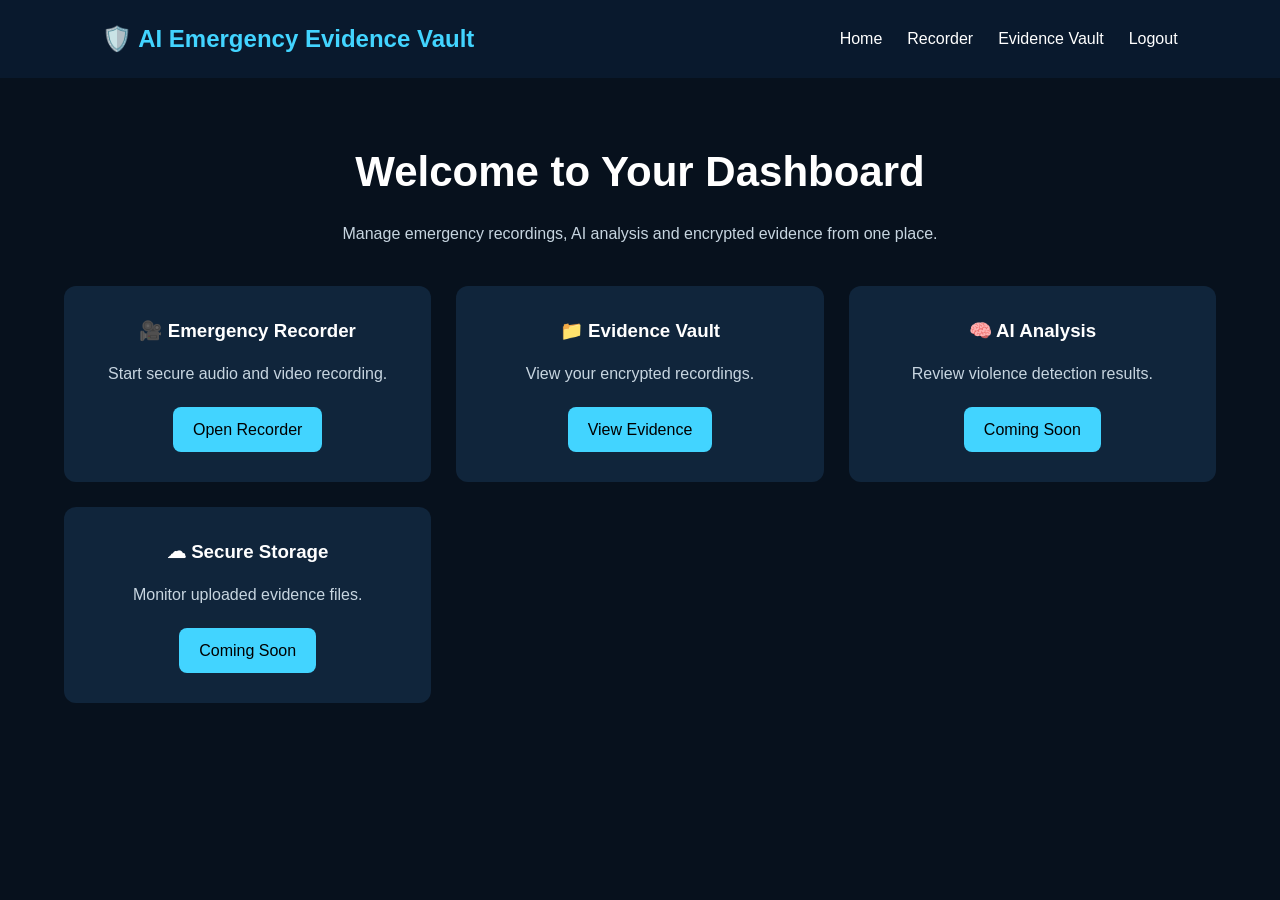
==== frontend/dashboard.html @ c7b62e0b "Phase 1: Recording, upload and SHA-256 hashing" ====
<!DOCTYPE html>
<html lang="en">
<head>
    <meta charset="UTF-8">
    <meta name="viewport" content="width=device-width, initial-scale=1.0">
    <title>Dashboard - AI Emergency Evidence Vault</title>

    <link rel="stylesheet" href="css/style.css">
</head>

<body>

<header>

    <div class="logo">
        🛡️ AI Emergency Evidence Vault
    </div>

    <nav>
        <a href="index.html">Home</a>
        <a href="recorder.html">Recorder</a>
        <a href="evidence.html">Evidence Vault</a>
        <a href="login.html">Logout</a>
    </nav>

</header>

<section class="dashboard">

    <h1>Welcome to Your Dashboard</h1>

    <p>
        Manage emergency recordings, AI analysis and encrypted evidence from one place.
    </p>

    <div class="dashboard-grid">

        <div class="dashboard-card">
            <h3>🎥 Emergency Recorder</h3>
            <p>Start secure audio and video recording.</p>
            <a href="recorder.html">Open Recorder</a>
        </div>

        <div class="dashboard-card">
            <h3>📁 Evidence Vault</h3>
            <p>View your encrypted recordings.</p>
            <a href="evidence.html">View Evidence</a>
        </div>

        <div class="dashboard-card">
            <h3>🧠 AI Analysis</h3>
            <p>Review violence detection results.</p>
            <a href="#">Coming Soon</a>
        </div>

        <div class="dashboard-card">
            <h3>☁ Secure Storage</h3>
            <p>Monitor uploaded evidence files.</p>
            <a href="#">Coming Soon</a>
        </div>

    </div>

</section>

</body>
</html>
---- frontend/css/style.css ----
/* ===========================
   AI Emergency Evidence Vault
   Modern Cybersecurity Theme
=========================== */

*{
    margin:0;
    padding:0;
    box-sizing:border-box;
    font-family:Arial, Helvetica, sans-serif;
}

body{

    background:#07111d;
    color:white;
    line-height:1.6;

}

/* Header */

header{

    display:flex;
    justify-content:space-between;
    align-items:center;

    padding:20px 8%;

    background:#09192d;

    position:sticky;
    top:0;

    z-index:1000;

}

.logo{

    font-size:24px;
    font-weight:bold;

    color:#42d4ff;

}

nav{

    display:flex;
    gap:25px;

}

nav a{

    color:white;
    text-decoration:none;
    transition:.3s;

}

nav a:hover{

    color:#42d4ff;

}

.register-btn{

    background:#42d4ff;

    color:black;

    padding:10px 18px;

    border-radius:6px;

}

/* Hero */

.hero{

    width:85%;

    margin:auto;

    padding:120px 0;

    text-align:center;

}

.hero h1{

    font-size:55px;

    margin-bottom:20px;

}

.hero p{

    width:70%;

    margin:auto;

    color:#c7d5e0;

    font-size:20px;

}

.hero-buttons{

    margin-top:40px;

}

.primary-btn,
.secondary-btn{

    text-decoration:none;

    padding:15px 35px;

    border-radius:8px;

    margin:10px;

    display:inline-block;

    transition:.3s;

}

.primary-btn{

    background:#42d4ff;

    color:black;

}

.secondary-btn{

    border:2px solid #42d4ff;

    color:#42d4ff;

}

.primary-btn:hover{

    transform:translateY(-3px);

}

.secondary-btn:hover{

    background:#42d4ff;

    color:black;

}

/* Backend */

.status-box{

    margin-top:40px;

    padding:15px;

    display:inline-block;

    background:#10253b;

    border-radius:8px;

}

/* Features */

#features{

    width:85%;

    margin:auto;

    padding:80px 0;

}

#features h2{

    text-align:center;

    margin-bottom:50px;

    font-size:40px;

}

.feature-grid{

    display:grid;

    grid-template-columns:repeat(auto-fit,minmax(260px,1fr));

    gap:25px;

}

.card{

    background:#10253b;

    padding:30px;

    border-radius:12px;

    text-align:center;

    transition:.3s;

}

.card:hover{

    transform:translateY(-8px);

    background:#143455;

}

.card h3{

    margin:20px 0;

}

/* Workflow */

#workflow{

    width:85%;

    margin:auto;

    padding:80px 0;

}

#workflow h2{

    text-align:center;

    margin-bottom:40px;

    font-size:40px;

}

.steps{

    display:flex;

    justify-content:center;

    gap:30px;

    flex-wrap:wrap;

}

.step{

    background:#10253b;

    padding:30px;

    border-radius:10px;

    min-width:170px;

    text-align:center;

    font-weight:bold;

}

/* Footer */

footer{

    background:#09192d;

    padding:30px;

    text-align:center;

    margin-top:80px;

}

/* Mobile */

@media(max-width:768px){

.hero h1{

    font-size:36px;

}

.hero p{

    width:100%;

}

header{

    flex-direction:column;

    gap:20px;

}

nav{

    flex-wrap:wrap;

    justify-content:center;

}

}
/* ===========================
   Authentication Pages
=========================== */

.auth-section{

    min-height:85vh;

    display:flex;

    justify-content:center;

    align-items:center;

}

.auth-card{

    width:400px;

    background:#10253b;

    padding:40px;

    border-radius:12px;

    text-align:center;

}

.auth-card h2{

    margin-bottom:15px;

}

.auth-card p{

    color:#c7d5e0;

    margin-bottom:20px;

}

.auth-card input{

    width:100%;

    padding:14px;

    margin-bottom:18px;

    border:none;

    border-radius:8px;

    background:#1a3552;

    color:white;

}

.auth-card input:focus{

    outline:2px solid #42d4ff;

}

.auth-card button{

    width:100%;

    padding:14px;

    border:none;

    border-radius:8px;

    background:#42d4ff;

    color:black;

    font-size:16px;

    cursor:pointer;

    transition:.3s;

}

.auth-card button:hover{

    background:#29c3f0;

}

.auth-link{

    margin-top:20px;

}

.auth-link a{

    color:#42d4ff;

    text-decoration:none;

}
/* ===========================
   Dashboard
=========================== */

.dashboard{

    width:90%;
    margin:auto;
    padding:60px 0;
    text-align:center;

}

.dashboard h1{

    font-size:42px;
    margin-bottom:15px;

}

.dashboard p{

    color:#c7d5e0;
    margin-bottom:40px;

}

.dashboard-grid{

    display:grid;
    grid-template-columns:repeat(auto-fit,minmax(280px,1fr));
    gap:25px;

}

.dashboard-card{

    background:#10253b;
    padding:30px;
    border-radius:12px;
    transition:.3s;

}

.dashboard-card:hover{

    transform:translateY(-6px);
    background:#143455;

}

.dashboard-card h3{

    margin-bottom:15px;

}

.dashboard-card p{

    margin-bottom:20px;

}

.dashboard-card a{

    display:inline-block;
    text-decoration:none;
    background:#42d4ff;
    color:black;
    padding:10px 20px;
    border-radius:8px;

}
/* ===========================
   Recorder
=========================== */

.recorder{

    width:90%;
    margin:auto;
    text-align:center;
    padding:60px 0;

}

.camera-box{

    width:800px;
    max-width:100%;
    margin:30px auto;

}

.camera-box video{

    width:100%;
    border-radius:12px;
    border:3px solid #42d4ff;

}

.record-buttons{

    margin-top:30px;

}

.record-buttons button{

    padding:15px 25px;
    margin:10px;
    font-size:16px;
    border:none;
    border-radius:8px;
    cursor:pointer;

}

#startBtn{

    background:#28a745;
    color:white;

}

#stopBtn{

    background:#dc3545;
    color:white;

}

.timer{

    margin-top:20px;
    font-size:22px;
    font-weight:bold;

}

#status{

    margin-top:20px;
    color:#42d4ff;

}
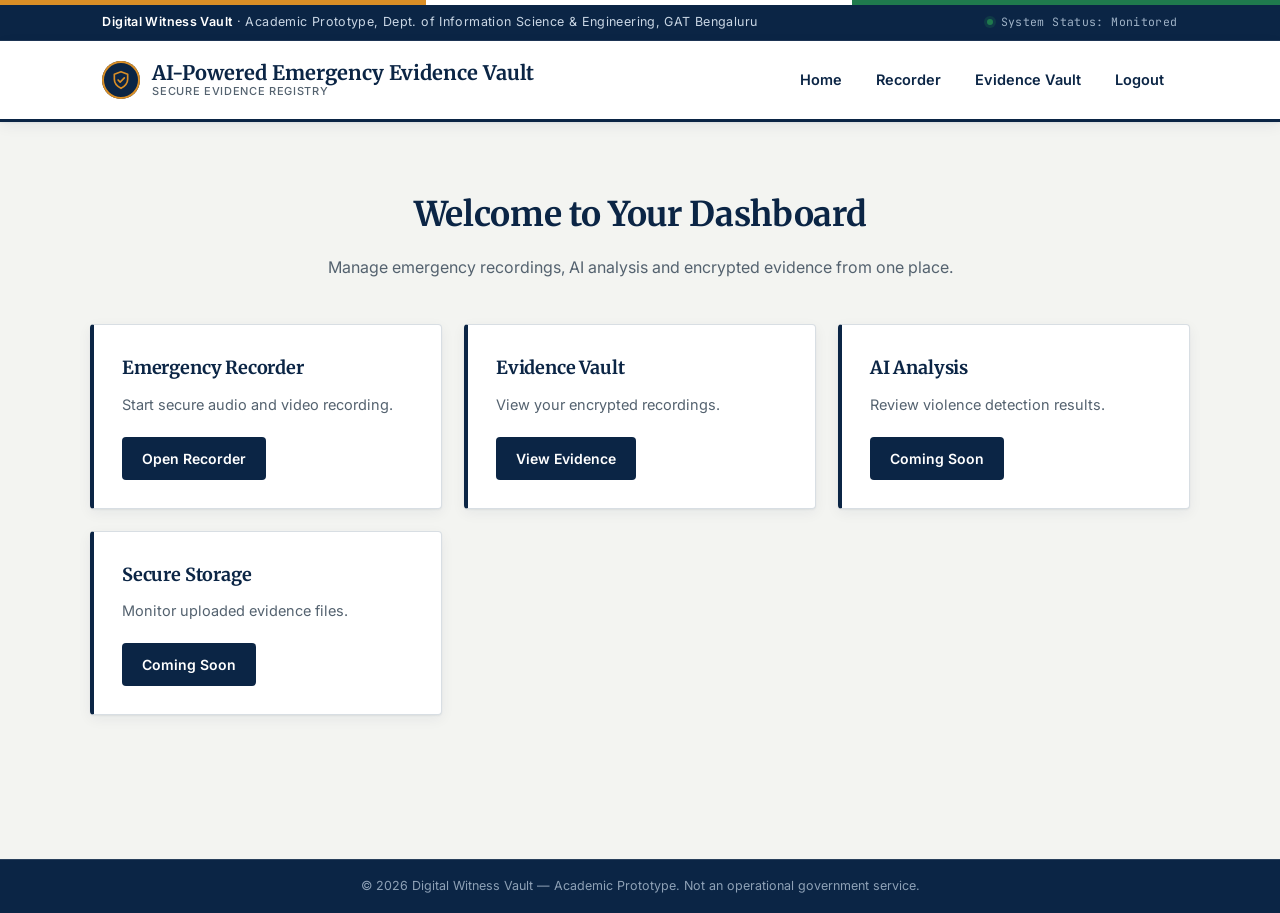
==== commit 7cff6ca0: "Add SHA-256 hashing, AES encryption, evidence verification, and chain of custody" ====
--- a/frontend/dashboard.html
+++ b/frontend/dashboard.html
@@ -10,10 +10,25 @@
 
 <body>
 
+<div class="gov-strip"></div>
+<div class="credential-bar">
+    <span><strong>Digital Witness Vault</strong> &middot; Academic Prototype, Dept. of Information Science &amp; Engineering, GAT Bengaluru</span>
+    <span class="cred-right"><span class="dot"></span> System Status: Monitored</span>
+</div>
+
 <header>
 
     <div class="logo">
-        🛡️ AI Emergency Evidence Vault
+        <span class="seal">
+            <svg viewBox="0 0 24 24" fill="none" stroke="#d98e26" stroke-width="2" stroke-linecap="round" stroke-linejoin="round">
+                <path d="M12 2l8 3v6c0 5-3.5 8.5-8 11-4.5-2.5-8-6-8-11V5l8-3z"/>
+                <path d="M8.5 12l2.5 2.5 5-5"/>
+            </svg>
+        </span>
+        <span class="logo-text">
+            AI-Powered Emergency Evidence Vault
+            <small>Secure Evidence Registry</small>
+        </span>
     </div>
 
     <nav>
@@ -36,25 +51,25 @@
     <div class="dashboard-grid">
 
         <div class="dashboard-card">
-            <h3>🎥 Emergency Recorder</h3>
+            <h3>Emergency Recorder</h3>
             <p>Start secure audio and video recording.</p>
             <a href="recorder.html">Open Recorder</a>
         </div>
 
         <div class="dashboard-card">
-            <h3>📁 Evidence Vault</h3>
+            <h3>Evidence Vault</h3>
             <p>View your encrypted recordings.</p>
             <a href="evidence.html">View Evidence</a>
         </div>
 
         <div class="dashboard-card">
-            <h3>🧠 AI Analysis</h3>
+            <h3>AI Analysis</h3>
             <p>Review violence detection results.</p>
             <a href="#">Coming Soon</a>
         </div>
 
         <div class="dashboard-card">
-            <h3>☁ Secure Storage</h3>
+            <h3>Secure Storage</h3>
             <p>Monitor uploaded evidence files.</p>
             <a href="#">Coming Soon</a>
         </div>
@@ -63,5 +78,11 @@
 
 </section>
 
+<footer>
+<div class="footer-bottom">
+    © 2026 Digital Witness Vault — Academic Prototype. Not an operational government service.
+</div>
+</footer>
+
 </body>
 </html>
--- a/frontend/css/style.css
+++ b/frontend/css/style.css
@@ -1,82 +1,235 @@
-/* ===========================
-   AI Emergency Evidence Vault
-   Modern Cybersecurity Theme
-=========================== */
+/* ============================================================
+   DIGITAL WITNESS VAULT
+   Public Safety / e-Governance Visual System
+   Design tokens:
+     Ink navy   #0B2545   (authority, headers, primary text on light)
+     Deep blue  #123A63   (secondary surfaces, gradients)
+     Seal gold  #B6721A / #D98E26  (verification accent, used sparingly)
+     Verified green #1F7A4D (integrity / success states)
+     Alert red  #B3261E   (emergency actions only)
+     Paper      #F3F4F1   (page background, like official stationery)
+     Surface    #FFFFFF
+     Rule       #D8DEE3
+   Type:
+     Display  -> "Merriweather" (serif, authoritative, document-like)
+     Body     -> "Inter" (clean, legible, modern civic-tech sans)
+     Data/Mono-> "JetBrains Mono" (hashes, IDs, verification codes)
+============================================================ */
+
+@import url('https://fonts.googleapis.com/css2?family=Merriweather:wght@700;900&family=Inter:wght@400;500;600;700&family=JetBrains+Mono:wght@500;600&display=swap');
+
+:root{
+    --navy:#0b2545;
+    --navy-2:#123a63;
+    --navy-3:#0e2f52;
+    --gold:#d98e26;
+    --gold-dark:#a5670f;
+    --green:#1f7a4d;
+    --green-dark:#155c3a;
+    --red:#b3261e;
+    --red-dark:#8c1e18;
+    --paper:#f3f4f1;
+    --surface:#ffffff;
+    --surface-alt:#eceff2;
+    --ink:#16202b;
+    --ink-muted:#54626f;
+    --rule:#d8dee3;
+    --rule-strong:#b9c2ca;
+    --radius:4px;
+    --shadow:0 1px 2px rgba(11,37,69,.06), 0 4px 14px rgba(11,37,69,.06);
+}
 
 *{
     margin:0;
     padding:0;
     box-sizing:border-box;
-    font-family:Arial, Helvetica, sans-serif;
+}
+
+html{
+    scroll-behavior:smooth;
 }
 
 body{
-
-    background:#07111d;
-    color:white;
-    line-height:1.6;
-
-}
-
-/* Header */
-
-header{
-
+    background:var(--paper);
+    color:var(--ink);
+    font-family:"Inter",Arial,Helvetica,sans-serif;
+    line-height:1.65;
+    -webkit-font-smoothing:antialiased;
+}
+
+h1,h2,h3{
+    font-family:"Merriweather",Georgia,serif;
+    color:var(--navy);
+    letter-spacing:-0.01em;
+}
+
+a{ color:inherit; }
+
+::selection{
+    background:var(--gold);
+    color:var(--navy);
+}
+
+::-webkit-scrollbar{ width:10px; }
+::-webkit-scrollbar-track{ background:var(--paper); }
+::-webkit-scrollbar-thumb{ background:var(--navy-2); border-radius:10px; }
+
+/* ===========================
+   Identity strip (tricolour rule + credential line)
+=========================== */
+
+.gov-strip{
+    height:5px;
+    width:100%;
+    background:linear-gradient(90deg,var(--gold) 0 33.3%, #ffffff 33.3% 66.6%, var(--green) 66.6% 100%);
+}
+
+.credential-bar{
+    background:var(--navy);
+    color:#c9d6e4;
+    font-family:"Inter",sans-serif;
+    font-size:12.5px;
+    letter-spacing:.03em;
+    padding:7px 8%;
     display:flex;
     justify-content:space-between;
     align-items:center;
-
-    padding:20px 8%;
-
-    background:#09192d;
+    flex-wrap:wrap;
+    gap:6px;
+    border-bottom:1px solid rgba(255,255,255,.08);
+}
+
+.credential-bar strong{
+    color:#ffffff;
+    font-weight:600;
+}
+
+.credential-bar .cred-right{
+    display:flex;
+    align-items:center;
+    gap:8px;
+    font-family:"JetBrains Mono",monospace;
+    font-size:11.5px;
+    color:#9fb2c6;
+}
+
+.credential-bar .dot{
+    width:6px;
+    height:6px;
+    border-radius:50%;
+    background:var(--green);
+    display:inline-block;
+    box-shadow:0 0 0 3px rgba(31,122,77,.25);
+}
+
+/* Header */
+
+header{
+
+    display:flex;
+    justify-content:space-between;
+    align-items:center;
+
+    padding:18px 8%;
+
+    background:var(--surface);
+    border-bottom:3px solid var(--navy);
 
     position:sticky;
     top:0;
 
     z-index:1000;
 
+    box-shadow:var(--shadow);
+
 }
 
 .logo{
 
-    font-size:24px;
-    font-weight:bold;
-
-    color:#42d4ff;
-
+    font-size:20px;
+    font-weight:700;
+    font-family:"Merriweather",serif;
+
+    color:var(--navy);
+
+    display:flex;
+    align-items:center;
+    gap:12px;
+    line-height:1.2;
+
+}
+
+.logo .seal{
+    width:38px;
+    height:38px;
+    flex-shrink:0;
+    border-radius:50%;
+    background:var(--navy);
+    display:flex;
+    align-items:center;
+    justify-content:center;
+    box-shadow:inset 0 0 0 2px var(--gold);
+}
+
+.logo .seal svg{
+    width:20px;
+    height:20px;
+}
+
+.logo .logo-text{
+    display:flex;
+    flex-direction:column;
+}
+
+.logo .logo-text small{
+    font-family:"Inter",sans-serif;
+    font-weight:500;
+    font-size:11px;
+    letter-spacing:.06em;
+    text-transform:uppercase;
+    color:var(--ink-muted);
 }
 
 nav{
 
     display:flex;
-    gap:25px;
+    align-items:center;
+    gap:6px;
 
 }
 
 nav a{
 
-    color:white;
+    color:var(--navy);
     text-decoration:none;
-    transition:.3s;
+    transition:.2s;
+    font-weight:600;
+    font-size:14.5px;
+    padding:9px 14px;
+    border-radius:var(--radius);
 
 }
 
 nav a:hover{
 
-    color:#42d4ff;
+    background:var(--surface-alt);
+    color:var(--navy-2);
 
 }
 
 .register-btn{
 
-    background:#42d4ff;
-
-    color:black;
-
-    padding:10px 18px;
-
-    border-radius:6px;
-
+    background:var(--navy) !important;
+
+    color:#ffffff !important;
+
+    padding:10px 20px !important;
+    border-radius:var(--radius) !important;
+
+}
+
+.register-btn:hover{
+    background:var(--navy-2) !important;
 }
 
 /* Hero */
@@ -84,20 +237,38 @@
 .hero{
 
     width:85%;
+    max-width:1080px;
 
     margin:auto;
 
-    padding:120px 0;
-
-    text-align:center;
-
+    padding:88px 0 70px;
+
+    text-align:center;
+
+    position:relative;
+
+}
+
+.hero::before{
+    content:"OFFICIAL EVIDENCE PROTOCOL · ACADEMIC PROTOTYPE";
+    display:inline-block;
+    font-family:"JetBrains Mono",monospace;
+    font-size:12px;
+    letter-spacing:.12em;
+    color:var(--gold-dark);
+    background:#fbf1e2;
+    border:1px solid #eecf9d;
+    padding:6px 14px;
+    border-radius:20px;
+    margin-bottom:26px;
 }
 
 .hero h1{
 
-    font-size:55px;
-
-    margin-bottom:20px;
+    font-size:46px;
+    line-height:1.2;
+
+    margin-bottom:22px;
 
 }
 
@@ -107,15 +278,15 @@
 
     margin:auto;
 
-    color:#c7d5e0;
-
-    font-size:20px;
+    color:var(--ink-muted);
+
+    font-size:18px;
 
 }
 
 .hero-buttons{
 
-    margin-top:40px;
+    margin-top:36px;
 
 }
 
@@ -124,218 +295,341 @@
 
     text-decoration:none;
 
-    padding:15px 35px;
-
-    border-radius:8px;
-
-    margin:10px;
+    padding:14px 32px;
+
+    border-radius:var(--radius);
+
+    margin:8px;
 
     display:inline-block;
 
-    transition:.3s;
+    transition:.2s;
+
+    font-weight:700;
+    font-size:15px;
 
 }
 
 .primary-btn{
 
-    background:#42d4ff;
-
-    color:black;
-
+    background:var(--navy);
+
+    color:#ffffff;
+    box-shadow:var(--shadow);
+
+}
+
+.primary-btn:hover{
+    background:var(--navy-2);
+    transform:translateY(-2px);
 }
 
 .secondary-btn{
 
-    border:2px solid #42d4ff;
-
-    color:#42d4ff;
-
-}
-
-.primary-btn:hover{
-
-    transform:translateY(-3px);
+    border:2px solid var(--navy);
+    color:var(--navy);
+    background:transparent;
 
 }
 
 .secondary-btn:hover{
 
-    background:#42d4ff;
-
-    color:black;
-
-}
-
-/* Backend */
+    background:var(--navy);
+    color:#ffffff;
+
+}
+
+/* Backend status */
 
 .status-box{
 
-    margin-top:40px;
-
-    padding:15px;
-
+    margin-top:36px;
+
+    padding:12px 20px;
+
+    display:inline-flex;
+    align-items:center;
+    gap:10px;
+
+    background:var(--surface);
+    border:1px solid var(--rule);
+    border-left:4px solid var(--green);
+
+    border-radius:var(--radius);
+
+    font-family:"JetBrains Mono",monospace;
+    font-size:13px;
+    color:var(--ink);
+    box-shadow:var(--shadow);
+
+}
+
+#backend-status{
+    font-weight:600;
+    color:var(--green-dark);
+}
+
+/* Features */
+
+#features{
+
+    width:85%;
+    max-width:1080px;
+
+    margin:auto;
+
+    padding:70px 0;
+
+    border-top:1px solid var(--rule);
+
+}
+
+#features h2{
+
+    text-align:center;
+
+    margin-bottom:12px;
+
+    font-size:32px;
+
+}
+
+.section-eyebrow{
+    display:block;
+    text-align:center;
+    font-family:"JetBrains Mono",monospace;
+    font-size:12px;
+    letter-spacing:.14em;
+    color:var(--gold-dark);
+    text-transform:uppercase;
+    margin-bottom:14px;
+}
+
+.feature-grid{
+
+    display:grid;
+
+    grid-template-columns:repeat(auto-fit,minmax(260px,1fr));
+
+    gap:22px;
+    margin-top:44px;
+
+}
+
+.card{
+
+    background:var(--surface);
+    padding:28px 26px;
+    border-radius:var(--radius);
+    border:1px solid var(--rule);
+    border-top:3px solid var(--navy);
+    text-align:left;
+    transition:.2s;
+    box-shadow:var(--shadow);
+
+}
+
+.card:hover{
+
+    transform:translateY(-4px);
+    border-top-color:var(--gold);
+
+}
+
+.card-badge{
+    display:inline-flex;
+    align-items:center;
+    justify-content:center;
+    width:34px;
+    height:34px;
+    border-radius:50%;
+    background:var(--navy);
+    color:#ffffff;
+    font-family:"JetBrains Mono",monospace;
+    font-size:12.5px;
+    font-weight:600;
+}
+
+.card h3{
+
+    margin:14px 0 8px;
+    font-size:18px;
+
+}
+
+.card p{
+    color:var(--ink-muted);
+    font-size:14.5px;
+}
+
+/* Workflow */
+
+#workflow{
+
+    width:85%;
+    max-width:1080px;
+
+    margin:auto;
+
+    padding:70px 0;
+
+    border-top:1px solid var(--rule);
+
+}
+
+#workflow h2{
+
+    text-align:center;
+
+    margin-bottom:12px;
+
+    font-size:32px;
+
+}
+
+.steps{
+
+    display:flex;
+
+    justify-content:center;
+
+    gap:0;
+    margin-top:44px;
+
+    flex-wrap:wrap;
+
+}
+
+.step{
+
+    background:var(--surface);
+    border:1px solid var(--rule);
+    padding:22px 26px;
+    min-width:170px;
+    text-align:center;
+    font-weight:700;
+    color:var(--navy);
+    position:relative;
+    font-size:14.5px;
+
+}
+
+.step:not(:last-child){
+    border-right:none;
+}
+
+.step-no{
     display:inline-block;
-
-    background:#10253b;
-
-    border-radius:8px;
-
-}
-
-/* Features */
-
-#features{
-
+    font-family:"JetBrains Mono",monospace;
+    color:var(--gold-dark);
+    background:#fbf1e2;
+    border:1px solid #eecf9d;
+    padding:2px 8px;
+    border-radius:20px;
+    font-size:12px;
+    margin-right:8px;
+    font-weight:600;
+}
+
+/* Footer */
+
+footer{
+
+    background:var(--navy);
+    color:#c9d6e4;
+    padding:0;
+    margin-top:80px;
+
+}
+
+.footer-inner{
     width:85%;
-
+    max-width:1080px;
     margin:auto;
-
-    padding:80px 0;
-
-}
-
-#features h2{
-
-    text-align:center;
-
-    margin-bottom:50px;
-
-    font-size:40px;
-
-}
-
-.feature-grid{
-
+    padding:46px 0 24px;
     display:grid;
-
-    grid-template-columns:repeat(auto-fit,minmax(260px,1fr));
-
-    gap:25px;
-
-}
-
-.card{
-
-    background:#10253b;
-
-    padding:30px;
-
-    border-radius:12px;
-
-    text-align:center;
-
-    transition:.3s;
-
-}
-
-.card:hover{
-
-    transform:translateY(-8px);
-
-    background:#143455;
-
-}
-
-.card h3{
-
-    margin:20px 0;
-
-}
-
-/* Workflow */
-
-#workflow{
-
-    width:85%;
-
-    margin:auto;
-
-    padding:80px 0;
-
-}
-
-#workflow h2{
-
-    text-align:center;
-
-    margin-bottom:40px;
-
-    font-size:40px;
-
+    grid-template-columns:2fr 1fr 1fr;
+    gap:30px;
+}
+
+.footer-inner h4{
+    color:#ffffff;
+    font-family:"Merriweather",serif;
+    font-size:15px;
+    margin-bottom:14px;
+}
+
+.footer-inner p, .footer-inner a{
+    font-size:13.5px;
+    color:#a9bbcd;
+    text-decoration:none;
+    line-height:1.9;
+}
+
+.footer-inner ul{
+    list-style:none;
+}
+
+.footer-bottom{
+    border-top:1px solid rgba(255,255,255,.12);
+    text-align:center;
+    padding:16px 0;
+    font-size:12.5px;
+    color:#8ea1b6;
+}
+
+footer p{
+    margin:0;
+}
+
+/* Mobile */
+
+@media(max-width:768px){
+
+.hero h1{
+
+    font-size:30px;
+
+}
+
+.hero p{
+
+    width:100%;
+
+}
+
+header{
+
+    flex-direction:column;
+    gap:14px;
+
+}
+
+nav{
+
+    flex-wrap:wrap;
+
+    justify-content:center;
+
+}
+
+.credential-bar{
+    flex-direction:column;
+    text-align:center;
+}
+
+.footer-inner{
+    grid-template-columns:1fr;
 }
 
 .steps{
-
-    display:flex;
-
-    justify-content:center;
-
-    gap:30px;
-
-    flex-wrap:wrap;
-
-}
-
-.step{
-
-    background:#10253b;
-
-    padding:30px;
-
-    border-radius:10px;
-
-    min-width:170px;
-
-    text-align:center;
-
-    font-weight:bold;
-
-}
-
-/* Footer */
-
-footer{
-
-    background:#09192d;
-
-    padding:30px;
-
-    text-align:center;
-
-    margin-top:80px;
-
-}
-
-/* Mobile */
-
-@media(max-width:768px){
-
-.hero h1{
-
-    font-size:36px;
-
-}
-
-.hero p{
-
-    width:100%;
-
-}
-
-header{
-
     flex-direction:column;
-
-    gap:20px;
-
-}
-
-nav{
-
-    flex-wrap:wrap;
-
-    justify-content:center;
-
+    align-items:stretch;
+}
+
+.step:not(:last-child){
+    border-right:1px solid var(--rule);
+    border-bottom:none;
 }
 
 }
@@ -345,7 +639,7 @@
 
 .auth-section{
 
-    min-height:85vh;
+    min-height:80vh;
 
     display:flex;
 
@@ -353,161 +647,207 @@
 
     align-items:center;
 
+    padding:40px 20px;
+
 }
 
 .auth-card{
 
-    width:400px;
-
-    background:#10253b;
-
-    padding:40px;
-
-    border-radius:12px;
-
-    text-align:center;
+    width:420px;
+    max-width:100%;
+
+    background:var(--surface);
+
+    padding:44px 40px;
+
+    border-radius:var(--radius);
+    border:1px solid var(--rule);
+    border-top:4px solid var(--navy);
+
+    text-align:left;
+    box-shadow:var(--shadow);
 
 }
 
 .auth-card h2{
 
-    margin-bottom:15px;
+    margin-bottom:8px;
+    font-size:26px;
 
 }
 
 .auth-card p{
 
-    color:#c7d5e0;
-
-    margin-bottom:20px;
-
+    color:var(--ink-muted);
+    margin-bottom:28px;
+    font-size:14.5px;
+
+}
+
+.auth-card label{
+    display:block;
+    font-size:12.5px;
+    font-weight:600;
+    letter-spacing:.03em;
+    text-transform:uppercase;
+    color:var(--ink-muted);
+    margin-bottom:6px;
 }
 
 .auth-card input{
 
     width:100%;
 
+    padding:13px 14px;
+
+    margin-bottom:18px;
+
+    border:1px solid var(--rule-strong);
+
+    border-radius:var(--radius);
+
+    background:var(--surface-alt);
+
+    color:var(--ink);
+
+    font-size:15px;
+    font-family:"Inter",sans-serif;
+
+}
+
+.auth-card input::placeholder{
+    color:#8b97a3;
+}
+
+.auth-card input:focus{
+
+    outline:none;
+    border-color:var(--navy);
+    background:var(--surface);
+    box-shadow:0 0 0 3px rgba(11,37,69,.12);
+
+}
+
+.auth-card button{
+
+    width:100%;
+
     padding:14px;
 
-    margin-bottom:18px;
-
     border:none;
 
-    border-radius:8px;
-
-    background:#1a3552;
-
-    color:white;
-
-}
-
-.auth-card input:focus{
-
-    outline:2px solid #42d4ff;
-
-}
-
-.auth-card button{
-
-    width:100%;
-
-    padding:14px;
-
-    border:none;
-
-    border-radius:8px;
-
-    background:#42d4ff;
-
-    color:black;
-
-    font-size:16px;
+    border-radius:var(--radius);
+
+    background:var(--navy);
+
+    color:#ffffff;
+
+    font-size:15.5px;
+    font-weight:700;
 
     cursor:pointer;
 
-    transition:.3s;
+    transition:.2s;
 
 }
 
 .auth-card button:hover{
 
-    background:#29c3f0;
+    background:var(--navy-2);
 
 }
 
 .auth-link{
 
-    margin-top:20px;
+    margin-top:22px;
+    text-align:center;
+    font-size:14px;
+    color:var(--ink-muted);
 
 }
 
 .auth-link a{
 
-    color:#42d4ff;
-
+    color:var(--navy);
+    font-weight:600;
     text-decoration:none;
 
 }
+
+.auth-link a:hover{
+    text-decoration:underline;
+}
+
 /* ===========================
    Dashboard
 =========================== */
 
 .dashboard{
 
-    width:90%;
+    width:88%;
+    max-width:1100px;
     margin:auto;
-    padding:60px 0;
-    text-align:center;
+    padding:64px 0;
 
 }
 
 .dashboard h1{
 
-    font-size:42px;
-    margin-bottom:15px;
+    font-size:34px;
+    margin-bottom:12px;
+    text-align:center;
 
 }
 
 .dashboard p{
 
-    color:#c7d5e0;
-    margin-bottom:40px;
+    color:var(--ink-muted);
+    margin-bottom:44px;
+    text-align:center;
+    font-size:16px;
 
 }
 
 .dashboard-grid{
 
     display:grid;
-    grid-template-columns:repeat(auto-fit,minmax(280px,1fr));
-    gap:25px;
+    grid-template-columns:repeat(auto-fit,minmax(260px,1fr));
+    gap:22px;
 
 }
 
 .dashboard-card{
 
-    background:#10253b;
-    padding:30px;
-    border-radius:12px;
-    transition:.3s;
+    background:var(--surface);
+    padding:28px;
+    border-radius:var(--radius);
+    border:1px solid var(--rule);
+    border-left:4px solid var(--navy);
+    transition:.2s;
+    box-shadow:var(--shadow);
 
 }
 
 .dashboard-card:hover{
 
-    transform:translateY(-6px);
-    background:#143455;
+    transform:translateY(-4px);
+    border-left-color:var(--gold);
 
 }
 
 .dashboard-card h3{
 
-    margin-bottom:15px;
+    margin-bottom:10px;
+    font-size:18px;
 
 }
 
 .dashboard-card p{
 
     margin-bottom:20px;
+    text-align:left;
+    color:var(--ink-muted);
+    font-size:14.5px;
 
 }
 
@@ -515,83 +855,191 @@
 
     display:inline-block;
     text-decoration:none;
-    background:#42d4ff;
-    color:black;
+    background:var(--navy);
+    color:#ffffff;
     padding:10px 20px;
-    border-radius:8px;
-
-}
+    border-radius:var(--radius);
+    font-weight:600;
+    font-size:14px;
+
+}
+
+.dashboard-card a:hover{
+    background:var(--navy-2);
+}
+
 /* ===========================
    Recorder
 =========================== */
 
 .recorder{
 
-    width:90%;
+    width:88%;
+    max-width:900px;
     margin:auto;
     text-align:center;
-    padding:60px 0;
-
+    padding:64px 0;
+
+}
+
+.recorder h1{
+    font-size:32px;
+    margin-bottom:10px;
+}
+
+.recorder > p{
+    color:var(--ink-muted);
+    font-size:15.5px;
 }
 
 .camera-box{
 
     width:800px;
     max-width:100%;
-    margin:30px auto;
+    margin:34px auto;
+    border-radius:var(--radius);
+    overflow:hidden;
+    border:1px solid var(--rule);
+    box-shadow:var(--shadow);
 
 }
 
 .camera-box video{
 
     width:100%;
-    border-radius:12px;
-    border:3px solid #42d4ff;
+    display:block;
+    background:#0b1622;
 
 }
 
 .record-buttons{
 
-    margin-top:30px;
+    margin-top:28px;
 
 }
 
 .record-buttons button{
 
-    padding:15px 25px;
-    margin:10px;
-    font-size:16px;
+    padding:14px 26px;
+    margin:8px;
+    font-size:15px;
+    font-weight:700;
     border:none;
-    border-radius:8px;
+    border-radius:var(--radius);
     cursor:pointer;
+    transition:.2s;
 
 }
 
 #startBtn{
 
-    background:#28a745;
+    background:var(--green);
     color:white;
 
 }
 
+#startBtn:hover{
+    background:var(--green-dark);
+}
+
 #stopBtn{
 
-    background:#dc3545;
+    background:var(--red);
     color:white;
 
 }
 
+#stopBtn:hover{
+    background:var(--red-dark);
+}
+
+#stopBtn:disabled,
+#startBtn:disabled{
+    opacity:.45;
+    cursor:not-allowed;
+}
+
 .timer{
 
     margin-top:20px;
+    font-family:"JetBrains Mono",monospace;
     font-size:22px;
-    font-weight:bold;
+    font-weight:600;
+    color:var(--navy);
 
 }
 
 #status{
 
-    margin-top:20px;
-    color:#42d4ff;
-
-}+    margin-top:18px;
+    color:var(--ink-muted);
+    font-family:"JetBrains Mono",monospace;
+    font-size:13.5px;
+
+}
+
+/* ===========================
+   Generic page shell (Evidence Vault etc.)
+=========================== */
+
+.page-shell{
+
+    width:85%;
+    max-width:820px;
+    margin:auto;
+    padding:80px 0;
+    text-align:center;
+
+}
+
+.page-shell h1{
+    font-size:34px;
+    margin-bottom:12px;
+}
+
+.page-shell .subtitle{
+    display:block;
+    color:var(--ink-muted);
+    font-size:15.5px;
+    margin-bottom:28px;
+}
+
+#backend-status.checking{
+    display:inline-block;
+    font-family:"JetBrains Mono",monospace;
+    font-size:13px;
+    padding:10px 18px;
+    background:var(--surface);
+    border:1px solid var(--rule);
+    border-left:4px solid var(--gold);
+    border-radius:var(--radius);
+    color:var(--ink);
+}
+
+.page-nav{
+
+    margin-top:36px;
+    display:flex;
+    justify-content:center;
+    gap:14px;
+
+}
+
+.page-nav a{
+
+    text-decoration:none;
+    color:var(--navy);
+    font-weight:600;
+    padding:10px 18px;
+    border:1px solid var(--rule-strong);
+    border-radius:var(--radius);
+    font-size:14px;
+    transition:.2s;
+
+}
+
+.page-nav a:hover{
+    background:var(--navy);
+    color:#ffffff;
+    border-color:var(--navy);
+}
